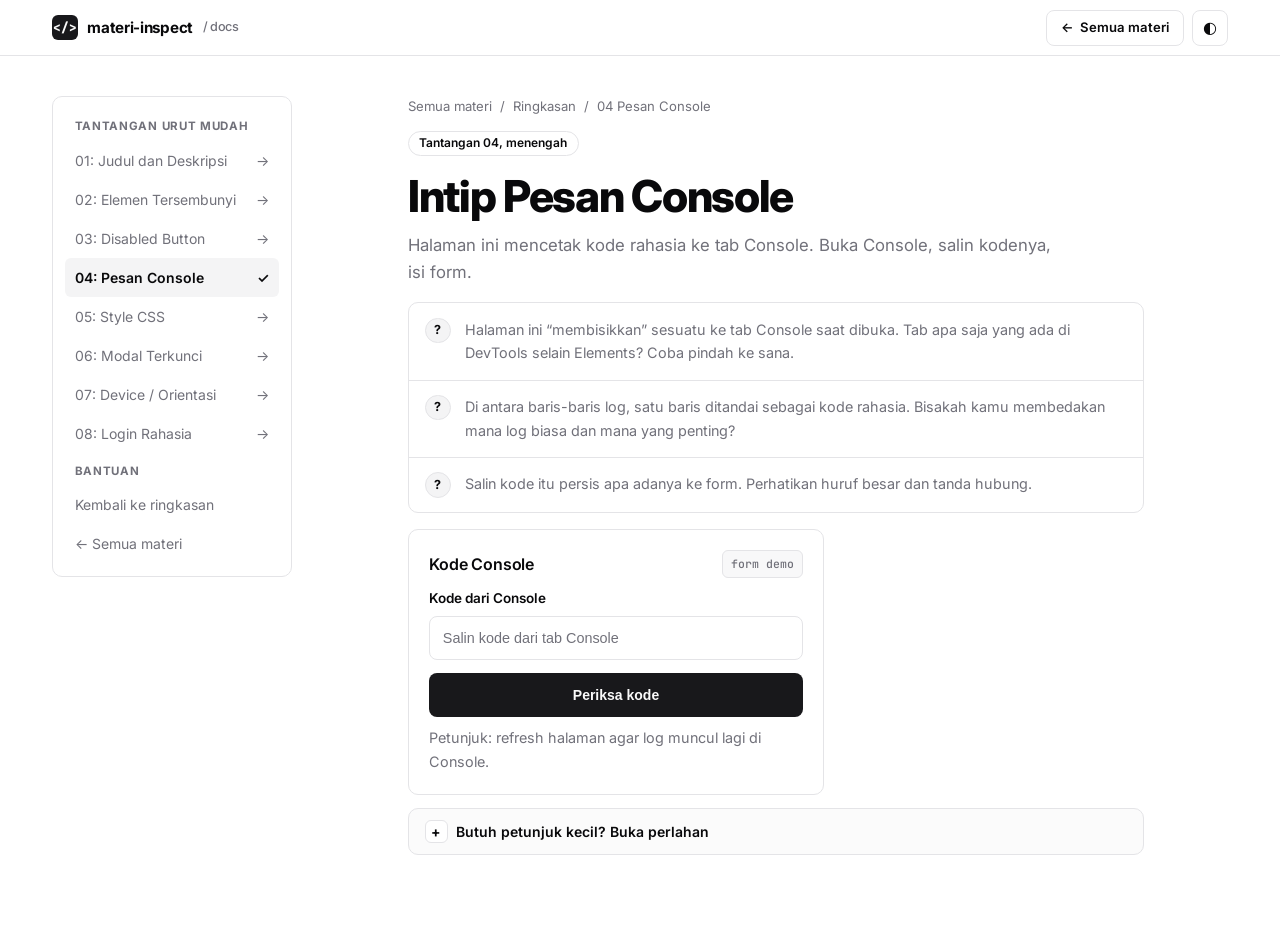
==== materi_01/console.html @ a8ec3dae "feat: initial setup for eskul materials and first material - Add material index landing with automat" ====
<!DOCTYPE html>
<html lang="id">
<head>
  <meta charset="UTF-8">
  <meta name="viewport" content="width=device-width, initial-scale=1.0">
  <title>Materi Inspect Element</title>
  <meta name="description" content="Tantangan 04: buka tab Console, temukan kode rahasia, isi form.">
  <link rel="icon" href="data:image/svg+xml,<svg xmlns='http://www.w3.org/2000/svg' viewBox='0 0 100 100'><rect width='100' height='100' rx='20' fill='black'/><path d='M50 28L80 72H20Z' fill='white'/></svg>">
  <link rel="preconnect" href="https://fonts.googleapis.com">
  <link rel="preconnect" href="https://fonts.gstatic.com" crossorigin>
  <link href="https://fonts.googleapis.com/css2?family=Inter:wght@400;500;600;700;800&family=JetBrains+Mono:wght@400;500&display=swap" rel="stylesheet">
  <link rel="stylesheet" href="css/style.css">
  <script>(function(){try{var m=location.search.match(/[?&]theme=(dark|light)/);var t=m?m[1]:null;if(!t){try{t=localStorage.getItem("mi-theme")}catch(e){}if(t!=="dark"&&t!=="light"){try{var c=document.cookie.match(/(?:^|; )mi-theme=(dark|light)/);t=c?c[1]:null}catch(e){t=null}}}if(!t&&matchMedia("(prefers-color-scheme: dark)").matches){t="dark"}if(t==="dark"){document.documentElement.classList.add("dark")}else{document.documentElement.classList.remove("dark")}if(m){try{localStorage.setItem("mi-theme",m[1])}catch(e){}try{document.cookie="mi-theme="+m[1]+"; max-age=31536000; path=/"}catch(e){}}}catch(e){}})();</script>
</head>
<body>
  <a class="skip-link" href="#konten">Lewati ke konten</a>
  <header class="site-header">
    <div class="header-inner">
      <a class="brand" href="index.html"><span class="brand-mark">&lt;/&gt;</span> materi-inspect <small>/ docs</small></a>
      <div class="header-actions">
        <a class="header-back" href="../index.html"><span aria-hidden="true">←</span> Semua materi</a>
        <button class="icon-btn" id="theme-toggle" type="button" aria-label="Ganti tema terang atau gelap">◐</button>
      </div>
    </div>
  </header>
  <main id="konten">
    <div class="page">
      <div class="docs-layout">
        <aside class="docs-sidebar" aria-label="Daftar tantangan">
          <p class="group">Tantangan urut mudah</p>
          <a class="side-link" href="edit.html">01: Judul dan Deskripsi <span aria-hidden="true">→</span></a>
          <a class="side-link" href="hidden.html">02: Elemen Tersembunyi <span aria-hidden="true">→</span></a>
          <a class="side-link" href="disabled.html">03: Disabled Button <span aria-hidden="true">→</span></a>
          <a class="side-link" href="console.html" aria-current="page">04: Pesan Console <span aria-hidden="true">✓</span></a>
          <a class="side-link" href="style.html">05: Style CSS <span aria-hidden="true">→</span></a>
          <a class="side-link" href="modal.html">06: Modal Terkunci <span aria-hidden="true">→</span></a>
          <a class="side-link" href="device.html">07: Device / Orientasi <span aria-hidden="true">→</span></a>
          <a class="side-link" href="login.html">08: Login Rahasia <span aria-hidden="true">→</span></a>
          <p class="group">Bantuan</p>
          <a class="side-link" href="index.html">Kembali ke ringkasan</a>
          <a class="side-link" href="../index.html"><span>← Semua materi</span></a>
        </aside>
        <div class="docs-content prose-narrow">
          <nav class="breadcrumb" aria-label="Breadcrumb"><a href="../index.html">Semua materi</a><span aria-hidden="true">/</span><a href="index.html">Ringkasan</a><span aria-hidden="true">/</span><span>04 Pesan Console</span></nav>
          <span class="badge badge-outline">Tantangan 04, menengah</span>
          <h1 class="page-title">Intip Pesan Console</h1>
          <p class="lead">Halaman ini mencetak kode rahasia ke tab Console. Buka Console, salin kodenya, isi form.</p>
          <div id="console-success" class="success" role="status" aria-live="polite">Tepat! Kamu berhasil mengintip tab Console dan menemukan kode CONSOLE-2026. Tab Console berguna untuk debug JavaScript.</div>
          <div id="console-error" class="error" role="alert">Belum tepat. Buka tab Console di DevTools, cari baris KODE RAHASIA.</div>
          <div class="steps" aria-label="Langkah pengerjaan">
            <ol>
              <li><span class="step-num">?</span><p>Halaman ini “membisikkan” sesuatu ke tab Console saat dibuka. Tab apa saja yang ada di DevTools selain Elements? Coba pindah ke sana.</p></li>
              <li><span class="step-num">?</span><p>Di antara baris-baris log, satu baris ditandai sebagai kode rahasia. Bisakah kamu membedakan mana log biasa dan mana yang penting?</p></li>
              <li><span class="step-num">?</span><p>Salin kode itu persis apa adanya ke form. Perhatikan huruf besar dan tanda hubung.</p></li>
            </ol>
          </div>
          <section class="card form-card" aria-labelledby="form-title">
            <div class="card-top"><h2 id="form-title">Kode Console</h2><span class="meta-pill">form demo</span></div>
            <form id="console-form" novalidate>
              <div class="field">
                <label for="console-code">Kode dari Console</label>
                <input type="text" id="console-code" placeholder="Salin kode dari tab Console" autocomplete="off" required>
              </div>
              <button class="btn btn-primary" type="submit" style="width:100%">Periksa kode</button>
              <p class="caption" id="console-hint" aria-live="polite" style="margin-top:.6rem">Petunjuk: refresh halaman agar log muncul lagi di Console.</p>
            </form>
          </section>
          <details class="hint-details">
            <summary>Butuh petunjuk kecil? Buka perlahan</summary>
            <div class="hint-body">
              <p><span class="hint-level">Petunjuk 1, arah</span><br>Buka tab Console, cari baris yang diawali <code>[TANTANGAN 04]</code>.</p>
              <p><span class="hint-level">Petunjuk 2, cara</span><br>Kodenya berformat <code>CONSOLE-....</code>. Salin seluruhnya tanpa spasi berlebih.</p>
            </div>
          </details>
        </div>
      </div>
    </div>
  </main>
  <script src="js/theme.js"></script>
  <script src="js/console.js"></script>
</body>
</html>
---- materi_01/css/style.css ----
:root {
  --background: 0 0% 100%;
  --foreground: 240 10% 3.9%;
  --card: 0 0% 100%;
  --card-foreground: 240 10% 3.9%;
  --popover: 0 0% 100%;
  --popover-foreground: 240 10% 3.9%;
  --primary: 240 5.9% 10%;
  --primary-foreground: 0 0% 98%;
  --secondary: 240 4.8% 95.9%;
  --secondary-foreground: 240 5.9% 10%;
  --muted: 240 4.8% 95.9%;
  --muted-foreground: 240 3.8% 46.1%;
  --accent: 240 4.8% 95.9%;
  --accent-foreground: 240 5.9% 10%;
  --destructive: 0 84.2% 60.2%;
  --destructive-foreground: 0 0% 98%;
  --success: 142 71% 29%;
  --success-bg: 142 76% 94%;
  --border: 240 5.9% 90%;
  --input: 240 5.9% 90%;
  --ring: 240 5% 64.9%;
  --radius: 0.625rem;
  --header-h: 3.5rem;
  --container: 76rem;
  --content: 46rem;
}

.dark {
  --background: 240 10% 3.9%;
  --foreground: 0 0% 98%;
  --card: 240 10% 3.9%;
  --card-foreground: 0 0% 98%;
  --popover: 240 10% 3.9%;
  --popover-foreground: 0 0% 98%;
  --primary: 0 0% 98%;
  --primary-foreground: 240 5.9% 10%;
  --secondary: 240 3.7% 15.9%;
  --secondary-foreground: 0 0% 98%;
  --muted: 240 3.7% 15.9%;
  --muted-foreground: 240 5% 64.9%;
  --accent: 240 3.7% 15.9%;
  --accent-foreground: 0 0% 98%;
  --destructive: 0 62.8% 50.6%;
  --destructive-foreground: 0 0% 98%;
  --success: 142 69% 58%;
  --success-bg: 142 71% 12%;
  --border: 240 3.7% 15.9%;
  --input: 240 3.7% 15.9%;
  --ring: 240 4.9% 83.9%;
}

* { box-sizing: border-box; margin: 0; padding: 0; }

html { scroll-behavior: smooth; }

body {
  font-family: "Inter", ui-sans-serif, system-ui, -apple-system, "Segoe UI", sans-serif;
  background: hsl(var(--background));
  color: hsl(var(--foreground));
  font-size: 0.9375rem;
  line-height: 1.65;
  min-height: 100dvh;
  display: flex;
  flex-direction: column;
  -webkit-font-smoothing: antialiased;
}

:focus-visible {
  outline: 2px solid hsl(var(--foreground));
  outline-offset: 2px;
  border-radius: 4px;
}

.skip-link {
  position: absolute;
  left: -9999px;
  top: 0;
  background: hsl(var(--primary));
  color: hsl(var(--primary-foreground));
  padding: 0.6rem 1rem;
  border-radius: 0 0 8px 0;
  z-index: 100;
}
.skip-link:focus { left: 0; }

.site-header {
  position: sticky;
  top: 0;
  z-index: 50;
  height: var(--header-h);
  border-bottom: 1px solid hsl(var(--border));
  background: hsl(var(--background) / 0.85);
  backdrop-filter: blur(12px);
}
.header-inner {
  max-width: var(--container);
  margin: 0 auto;
  height: 100%;
  padding: 0 1.25rem;
  display: flex;
  align-items: center;
  gap: 1rem;
}
.brand {
  display: flex;
  align-items: center;
  gap: 0.6rem;
  text-decoration: none;
  color: hsl(var(--foreground));
  font-weight: 700;
  letter-spacing: -0.02em;
  font-size: 0.95rem;
  white-space: nowrap;
}
.brand-mark {
  width: 1.6rem;
  height: 1.6rem;
  border-radius: 6px;
  background: hsl(var(--primary));
  color: hsl(var(--primary-foreground));
  display: inline-flex;
  align-items: center;
  justify-content: center;
  font-size: 0.8rem;
  font-weight: 800;
  font-family: ui-monospace, "JetBrains Mono", monospace;
}
.brand small {
  font-weight: 500;
  color: hsl(var(--muted-foreground));
}
.header-actions {
  margin-left: auto;
  display: flex;
  align-items: center;
  gap: 0.5rem;
}

.icon-btn {
  width: 2.25rem;
  height: 2.25rem;
  display: inline-flex;
  align-items: center;
  justify-content: center;
  border: 1px solid hsl(var(--border));
  background: hsl(var(--background));
  color: hsl(var(--foreground));
  border-radius: 8px;
  cursor: pointer;
  font-size: 1rem;
}
.icon-btn:hover { background: hsl(var(--accent)); }

.header-back {
  display: inline-flex;
  align-items: center;
  gap: 0.4rem;
  min-height: 2.25rem;
  padding: 0 0.85rem;
  border-radius: calc(var(--radius) - 2px);
  border: 1px solid hsl(var(--border));
  background: hsl(var(--background));
  color: hsl(var(--foreground));
  font-size: 0.82rem;
  font-weight: 600;
  text-decoration: none;
  white-space: nowrap;
  flex-shrink: 0;
}
.header-back:hover { background: hsl(var(--accent)); }
@media (max-width: 560px) {
  .brand small { display: none; }
  .header-back { padding: 0 0.65rem; }
}

main { flex: 1; width: 100%; }
.page {
  max-width: var(--container);
  margin: 0 auto;
  padding: 2.5rem 1.25rem 4rem;
}
.prose-narrow { max-width: var(--content); margin: 0 auto; }

.hero {
  max-width: var(--content);
  margin: 1.5rem auto 2.5rem;
  text-align: left;
}
.hero-grid {
  display: grid;
  grid-template-columns: 1.15fr 0.85fr;
  gap: 2rem;
  align-items: start;
  max-width: var(--container);
  margin: 1rem auto 2.5rem;
}
@media (max-width: 900px) { .hero-grid { grid-template-columns: 1fr; } }

.badge {
  display: inline-flex;
  align-items: center;
  gap: 0.4rem;
  font-size: 0.75rem;
  font-weight: 600;
  line-height: 1;
  padding: 0.35rem 0.65rem;
  border-radius: 999px;
  border: 1px solid hsl(var(--border));
  background: hsl(var(--muted) / 0.6);
  color: hsl(var(--foreground));
}
.badge .dot {
  width: 0.45rem;
  height: 0.45rem;
  border-radius: 999px;
  background: #16a34a;
}
.badge-outline { background: transparent; }
.badge-secondary { background: hsl(var(--secondary)); color: hsl(var(--secondary-foreground)); }

h1.page-title {
  font-size: clamp(1.9rem, 4vw, 2.75rem);
  line-height: 1.1;
  letter-spacing: -0.03em;
  font-weight: 800;
  text-wrap: balance;
  margin: 1rem 0 0.75rem;
}
.lead {
  color: hsl(var(--muted-foreground));
  font-size: 1.05rem;
  line-height: 1.6;
  text-wrap: pretty;
  max-width: 42rem;
}
.hero-actions { display: flex; flex-wrap: wrap; gap: 0.6rem; margin-top: 1.4rem; }

.btn {
  display: inline-flex;
  align-items: center;
  justify-content: center;
  gap: 0.5rem;
  min-height: 2.75rem;
  padding: 0 1.1rem;
  border-radius: calc(var(--radius) - 2px);
  font-size: 0.875rem;
  font-weight: 600;
  text-decoration: none;
  border: 1px solid transparent;
  cursor: pointer;
  transition: background 150ms, border-color 150ms, transform 100ms;
  white-space: nowrap;
}
.btn:active { transform: translateY(1px); }
.btn-primary { background: hsl(var(--primary)); color: hsl(var(--primary-foreground)); }
.btn-primary:hover { opacity: 0.9; }
.btn-secondary {
  background: hsl(var(--background));
  color: hsl(var(--foreground));
  border-color: hsl(var(--border));
  box-shadow: 0 1px 2px hsl(var(--border) / 0.5);
}
.btn-secondary:hover { background: hsl(var(--accent)); }
.btn-ghost { background: transparent; color: hsl(var(--foreground)); }
.btn-ghost:hover { background: hsl(var(--accent)); }

.grid-2 {
  display: grid;
  grid-template-columns: 1fr 1fr;
  gap: 1rem;
  max-width: var(--container);
  margin: 0 auto;
}
@media (max-width: 760px) { .grid-2 { grid-template-columns: 1fr; } }
.card {
  background: hsl(var(--card));
  color: hsl(var(--card-foreground));
  border: 1px solid hsl(var(--border));
  border-radius: var(--radius);
  padding: 1.25rem;
  display: flex;
  flex-direction: column;
  gap: 0.6rem;
}
.card:hover { border-color: hsl(var(--ring)); }
.grid-2 .card { transition: border-color 150ms, box-shadow 150ms; }
.grid-2 .card:hover {
  border-color: hsl(var(--foreground));
  box-shadow: 0 0 0 1px hsl(var(--foreground));
}
.card-top {
  display: flex;
  align-items: center;
  justify-content: space-between;
  gap: 0.6rem;
}
.card h2, .card h3 {
  font-size: 1rem;
  font-weight: 600;
  letter-spacing: -0.01em;
}
.card p { color: hsl(var(--muted-foreground)); font-size: 0.9rem; }
.card-meta {
  display: flex;
  flex-wrap: wrap;
  gap: 0.4rem;
  margin: 0.2rem 0;
}
.meta-pill {
  font-size: 0.72rem;
  font-weight: 500;
  border: 1px solid hsl(var(--border));
  background: hsl(var(--muted) / 0.6);
  color: hsl(var(--muted-foreground));
  border-radius: 6px;
  padding: 0.2rem 0.5rem;
  font-family: ui-monospace, "JetBrains Mono", monospace;
}
.card-footer {
  margin-top: auto;
  padding-top: 0.8rem;
  display: flex;
  align-items: center;
  justify-content: space-between;
  gap: 0.75rem;
  border-top: 1px solid hsl(var(--border));
}
.card-link {
  display: inline-flex;
  align-items: center;
  justify-content: center;
  gap: 0.4rem;
  font-size: 0.825rem;
  font-weight: 600;
  line-height: 1;
  padding: 0.6rem 0.95rem;
  border-radius: calc(var(--radius) - 2px);
  border: 1px solid transparent;
  background: hsl(var(--primary));
  color: hsl(var(--primary-foreground));
  text-decoration: none;
  white-space: nowrap;
  transition: opacity 150ms, transform 100ms;
}
.card-link:hover { opacity: 0.9; text-decoration: none; }
.card-link:active { transform: translateY(1px); }

.docs-layout {
  display: grid;
  grid-template-columns: 15rem 1fr;
  gap: 2rem;
  max-width: var(--container);
  margin: 0 auto;
  align-items: start;
}
@media (max-width: 900px) { .docs-layout { grid-template-columns: 1fr; } }
.docs-sidebar {
  position: sticky;
  top: calc(var(--header-h) + 1.5rem);
  border: 1px solid hsl(var(--border));
  border-radius: var(--radius);
  padding: 0.75rem;
  background: hsl(var(--card));
}
@media (max-width: 900px) { .docs-sidebar { position: static; } }
.docs-sidebar p.group {
  font-size: 0.72rem;
  font-weight: 700;
  text-transform: uppercase;
  letter-spacing: 0.06em;
  color: hsl(var(--muted-foreground));
  padding: 0.5rem 0.6rem 0.3rem;
}
.side-link {
  display: flex;
  align-items: center;
  justify-content: space-between;
  gap: 0.5rem;
  padding: 0.5rem 0.6rem;
  border-radius: 6px;
  font-size: 0.875rem;
  color: hsl(var(--muted-foreground));
  text-decoration: none;
}
.side-link:hover { background: hsl(var(--accent)); color: hsl(var(--foreground)); }
.side-link[aria-current="page"] {
  background: hsl(var(--accent));
  color: hsl(var(--foreground));
  font-weight: 600;
}
.docs-content { min-width: 0; }
.breadcrumb {
  display: flex;
  align-items: center;
  gap: 0.5rem;
  font-size: 0.82rem;
  color: hsl(var(--muted-foreground));
  margin-bottom: 0.8rem;
}
.breadcrumb a { color: hsl(var(--muted-foreground)); text-decoration: none; }
.breadcrumb a:hover { color: hsl(var(--foreground)); text-decoration: underline; }

.alert {
  display: flex;
  gap: 0.75rem;
  border: 1px solid hsl(var(--border));
  border-radius: var(--radius);
  padding: 0.9rem 1rem;
  margin: 1rem 0;
  background: hsl(var(--card));
  font-size: 0.875rem;
}
.alert-icon {
  flex-shrink: 0;
  width: 1.4rem;
  height: 1.4rem;
  border-radius: 999px;
  display: inline-flex;
  align-items: center;
  justify-content: center;
  font-size: 0.85rem;
  font-weight: 700;
  border: 1px solid hsl(var(--border));
}
.alert h4 { font-size: 0.875rem; font-weight: 600; margin-bottom: 0.15rem; }
.alert p { color: hsl(var(--muted-foreground)); }
.alert-success { border-color: hsl(var(--success) / 0.35); background: hsl(var(--success-bg)); }
.alert-success .alert-icon { background: hsl(var(--success)); border-color: hsl(var(--success)); color: #fff; }
.alert-success p, .alert-success h4 { color: hsl(var(--success)); }
.dark .alert-success p { color: hsl(var(--foreground)); }
.dark .alert-success h4 { color: hsl(var(--success)); }
.alert-destructive { border-color: hsl(var(--destructive) / 0.35); }
.alert-destructive .alert-icon { background: hsl(var(--destructive)); border-color: hsl(var(--destructive)); color: #fff; }
.alert-destructive h4 { color: hsl(var(--destructive)); }

.success, .error {
  display: none;
  border-radius: var(--radius);
  padding: 0.85rem 1rem;
  margin: 1rem 0;
  font-size: 0.875rem;
  border: 1px solid hsl(var(--border));
}
.success { border-color: hsl(var(--success) / 0.4); background: hsl(var(--success-bg)); color: hsl(var(--success)); font-weight: 600; }
.dark .success { color: hsl(var(--success)); }
.error { border-color: hsl(var(--destructive) / 0.4); background: hsl(var(--destructive) / 0.06); color: hsl(var(--destructive)); font-weight: 600; }

.steps {
  border: 1px solid hsl(var(--border));
  border-radius: var(--radius);
  background: hsl(var(--card));
  overflow: hidden;
  margin: 1rem 0;
}
.steps ol { list-style: none; }
.steps li {
  display: flex;
  gap: 0.9rem;
  padding: 0.9rem 1rem;
  border-top: 1px solid hsl(var(--border));
  font-size: 0.9rem;
}
.steps li:first-child { border-top: 0; }
.step-num {
  flex-shrink: 0;
  width: 1.6rem;
  height: 1.6rem;
  border-radius: 999px;
  border: 1px solid hsl(var(--border));
  background: hsl(var(--muted));
  color: hsl(var(--foreground));
  font-size: 0.78rem;
  font-weight: 700;
  display: inline-flex;
  align-items: center;
  justify-content: center;
}
.steps p { color: hsl(var(--muted-foreground)); }
.steps strong { color: hsl(var(--foreground)); }

.target-box {
  border: 1px dashed hsl(var(--ring));
  border-radius: var(--radius);
  background: hsl(var(--muted) / 0.5);
  padding: 1.1rem 1.2rem;
  margin: 1rem 0;
}
.target-box h2 {
  letter-spacing: -0.02em;
  font-size: 1.35rem;
}
.target-box p { color: hsl(var(--muted-foreground)); }

kbd {
  font-family: ui-monospace, "JetBrains Mono", "SF Mono", monospace;
  font-size: 0.75rem;
  background: hsl(var(--muted));
  border: 1px solid hsl(var(--border));
  border-bottom-width: 2px;
  border-radius: 6px;
  padding: 0.1rem 0.4rem;
  color: hsl(var(--foreground));
  white-space: nowrap;
}
code {
  font-family: ui-monospace, "JetBrains Mono", "SF Mono", monospace;
  font-size: 0.8rem;
  background: hsl(var(--muted));
  border: 1px solid hsl(var(--border));
  padding: 0.1rem 0.35rem;
  border-radius: 6px;
  color: hsl(var(--foreground));
}
.code-block {
  background: hsl(var(--primary));
  color: hsl(var(--primary-foreground));
  border-radius: var(--radius);
  padding: 1rem 1.1rem;
  font-family: ui-monospace, "JetBrains Mono", monospace;
  font-size: 0.82rem;
  line-height: 1.7;
  overflow-x: auto;
  border: 1px solid hsl(var(--border));
}
.code-block span.dim { opacity: 0.65; }

.field { display: grid; gap: 0.4rem; margin-bottom: 0.8rem; }
.field label { font-size: 0.845rem; font-weight: 600; }
.field input {
  height: 2.75rem;
  border: 1px solid hsl(var(--input));
  background: hsl(var(--background));
  color: hsl(var(--foreground));
  border-radius: calc(var(--radius) - 2px);
  padding: 0 0.8rem;
  font-size: 0.9rem;
  width: 100%;
}
.field input::placeholder { color: hsl(var(--muted-foreground)); }
.field input:focus-visible { outline: 2px solid hsl(var(--foreground)); outline-offset: 1px; }
.form-card { max-width: 26rem; }

.tip-row { display: flex; gap: 0.6rem; align-items: center; flex-wrap: wrap; margin-top: 0.8rem; }
.caption { font-size: 0.8rem; color: hsl(var(--muted-foreground)); }

.hidden-data { display: none; }

.sr-only {
  position: absolute; width: 1px; height: 1px;
  clip: rect(0 0 0 0); clip-path: inset(50%);
  overflow: hidden; white-space: nowrap;
}

.modal-overlay {
  position: fixed;
  inset: 0;
  z-index: 80;
  background: rgb(0 0 0 / 0.5);
  align-items: center;
  justify-content: center;
  padding: 1rem;
}
.modal-overlay[style*="flex"], .modal-overlay.open { display: flex; }
.modal-card {
  width: min(26rem, 100%);
  background: hsl(var(--popover));
  color: hsl(var(--popover-foreground));
  border: 1px solid hsl(var(--border));
  border-radius: 12px;
  padding: 1.25rem;
  display: grid;
  gap: 0.7rem;
}
.modal-card h2 { font-size: 1.1rem; letter-spacing: -0.02em; }
.modal-card p { color: hsl(var(--muted-foreground)); font-size: 0.9rem; }

.hint-details {
  border: 1px solid hsl(var(--border));
  border-radius: var(--radius);
  background: hsl(var(--muted) / 0.4);
  margin: 0.8rem 0;
  font-size: 0.875rem;
}
.hint-details summary {
  cursor: pointer;
  padding: 0.7rem 1rem;
  font-weight: 600;
  list-style: none;
  display: flex;
  align-items: center;
  gap: 0.5rem;
}
.hint-details summary::-webkit-details-marker { display: none; }
.hint-details summary::before {
  content: "+";
  width: 1.3rem;
  height: 1.3rem;
  flex-shrink: 0;
  display: inline-flex;
  align-items: center;
  justify-content: center;
  border: 1px solid hsl(var(--border));
  border-radius: 6px;
  background: hsl(var(--background));
  font-weight: 700;
}
.hint-details[open] summary::before { content: "−"; }
.hint-details summary:hover { color: hsl(var(--foreground)); }
.hint-body { padding: 0 1rem 0.9rem; display: grid; gap: 0.5rem; }
.hint-body p { color: hsl(var(--muted-foreground)); }
.hint-body p strong { color: hsl(var(--foreground)); }
.hint-level {
  font-size: 0.72rem;
  font-weight: 700;
  text-transform: uppercase;
  letter-spacing: 0.06em;
  color: hsl(var(--muted-foreground));
}

@media (max-width: 760px) {
  .page { padding-top: 1.75rem; }
  .btn { width: 100%; }
  .hero-actions .btn { width: auto; flex: 1; }
}
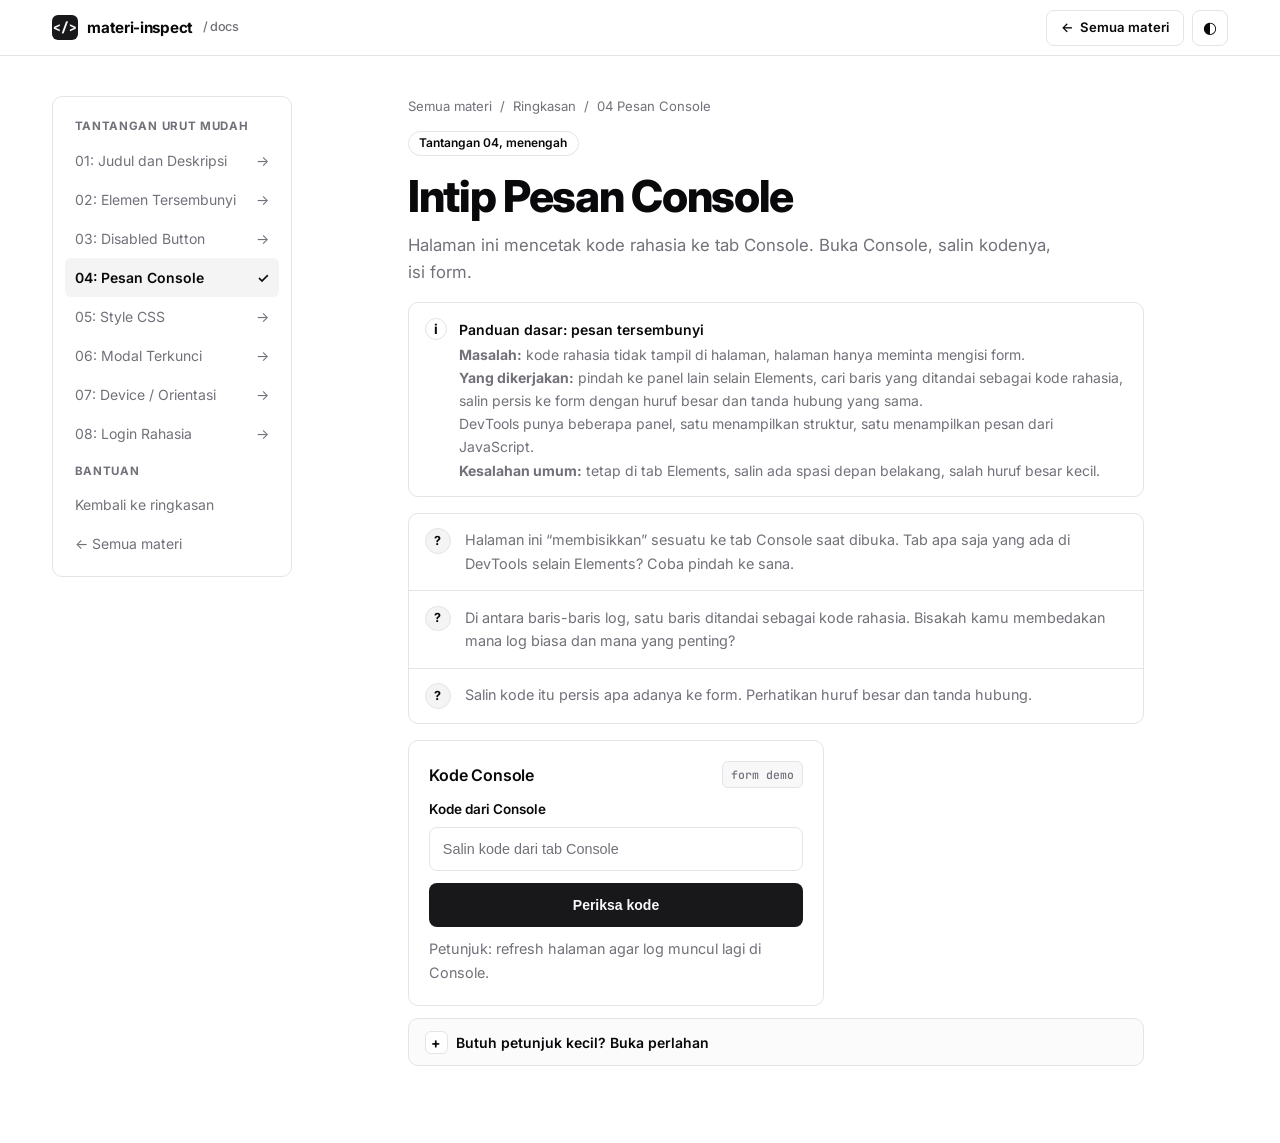
==== commit 37d7b5ce: "Add inline guides for materi_01 challenges - Add non-spoiler problem and task intro per challenge - " ====
--- a/materi_01/console.html
+++ b/materi_01/console.html
@@ -45,7 +45,15 @@
           <span class="badge badge-outline">Tantangan 04, menengah</span>
           <h1 class="page-title">Intip Pesan Console</h1>
           <p class="lead">Halaman ini mencetak kode rahasia ke tab Console. Buka Console, salin kodenya, isi form.</p>
+          <div class="alert">
+            <span class="alert-icon" aria-hidden="true">i</span>
+            <div><h4>Panduan dasar: pesan tersembunyi</h4><p><strong>Masalah:</strong> kode rahasia tidak tampil di halaman, halaman hanya meminta mengisi form.<br><strong>Yang dikerjakan:</strong> pindah ke panel lain selain Elements, cari baris yang ditandai sebagai kode rahasia, salin persis ke form dengan huruf besar dan tanda hubung yang sama.<br>DevTools punya beberapa panel, satu menampilkan struktur, satu menampilkan pesan dari JavaScript.<br><strong>Kesalahan umum:</strong> tetap di tab Elements, salin ada spasi depan belakang, salah huruf besar kecil.</p></div>
+          </div>
           <div id="console-success" class="success" role="status" aria-live="polite">Tepat! Kamu berhasil mengintip tab Console dan menemukan kode CONSOLE-2026. Tab Console berguna untuk debug JavaScript.</div>
+          <div id="explain-console" class="alert alert-success" style="display:none">
+            <span class="alert-icon" aria-hidden="true">✓</span>
+            <div><h4>Pembahasan: console.log dan tab Console</h4><p><strong>Kode:</strong> <code>console.log("pesan")</code> mencetak pesan ke tab Console. Analoginya seperti bisikan yang hanya terdengar di ruang khusus.<br><strong>Masalah:</strong> kode hanya ada di tab Console.<br><strong>Solusi:</strong> buka tab Console, cari baris <code>[TANTANGAN 04]</code>, salin kode <code>CONSOLE-....</code> ke form.<br><strong>Kenapa penting:</strong> programmer membaca pesan error lewat Console saat program gagal jalan.<br><strong>Coba lagi:</strong> refresh halaman agar log muncul lagi, lalu ulangi tanpa hint.</p></div>
+          </div>
           <div id="console-error" class="error" role="alert">Belum tepat. Buka tab Console di DevTools, cari baris KODE RAHASIA.</div>
           <div class="steps" aria-label="Langkah pengerjaan">
             <ol>
